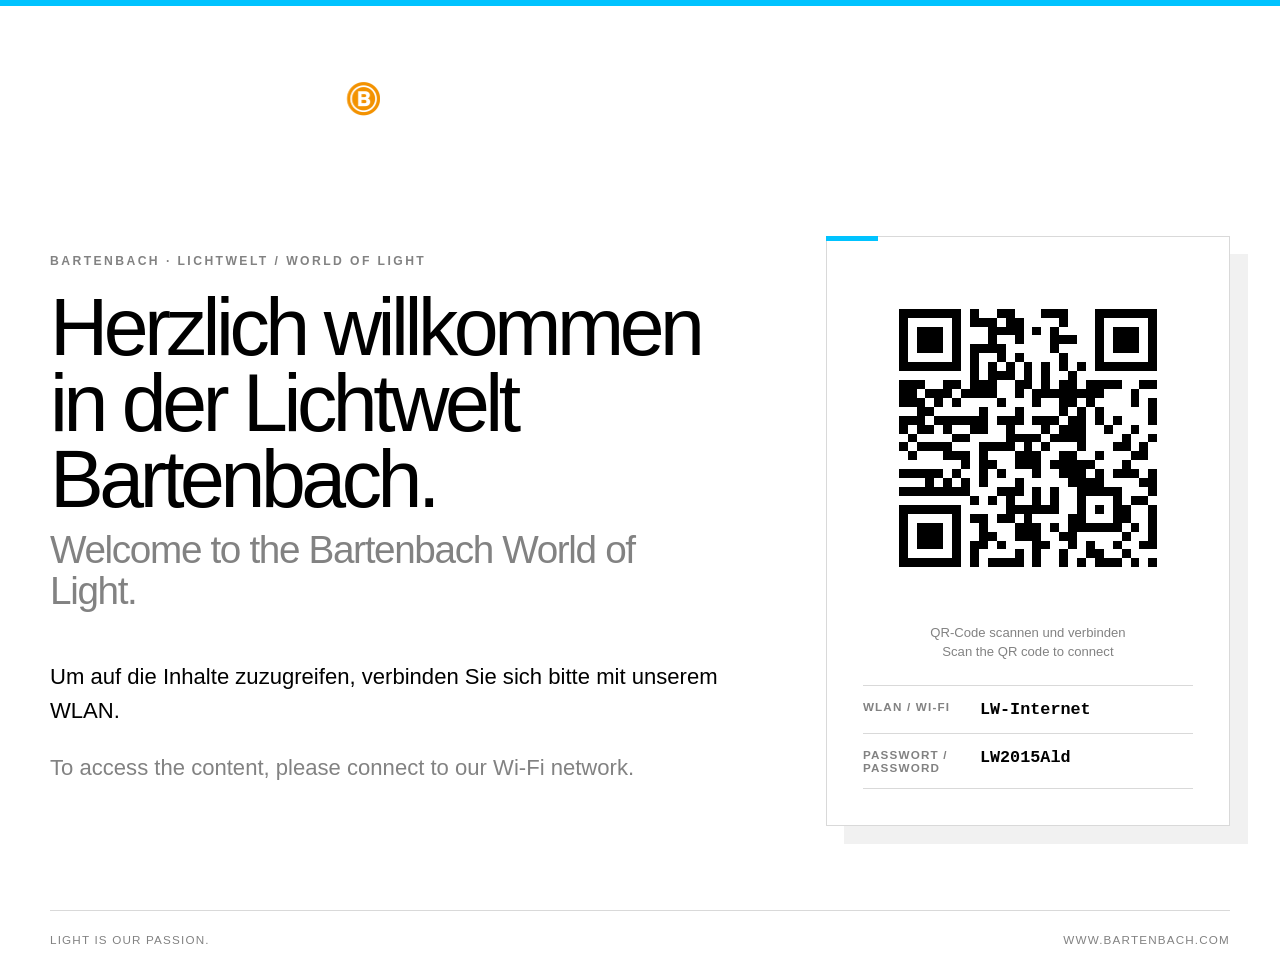
==== static/index.example.html @ f01e850c "Add WiFi QR code image for easy internet access" ====
<!doctype html>
<html lang="de">
<head>
  <meta charset="utf-8">
  <meta name="viewport" content="width=device-width, initial-scale=1">
  <meta name="robots" content="noindex, nofollow">
  <title>Willkommen · Bartenbach Lichtwelt</title>
  <style>
    :root { color-scheme: light; --ink:#000; --paper:#fff; --accent:#00c3ff; --muted:#828282; --line:#d9d9d9; }
    * { box-sizing: border-box; }
    html, body { min-height: 100%; }
    body { margin: 0; color: var(--ink); background: var(--paper); font-family: Arial, Helvetica, sans-serif; }
    body::before { content:""; position:fixed; inset:0 0 auto; height:6px; background:var(--accent); }
    .page { width:min(1180px, calc(100% - 40px)); min-height:100vh; margin:auto; padding:clamp(34px,7vw,82px) 0 30px; display:grid; grid-template-rows:auto 1fr auto; gap:clamp(42px,7vw,84px); }
    .logo { width:min(330px, 72vw); height:auto; display:block; }
    .content { display:grid; grid-template-columns:minmax(0,1.25fr) minmax(290px,.75fr); align-items:center; gap:clamp(42px,8vw,110px); }
    .eyebrow { margin:0 0 22px; color:var(--muted); font-size:.76rem; font-weight:700; letter-spacing:.2em; text-transform:uppercase; }
    h1 { max-width:790px; margin:0; font-size:clamp(2.5rem,6.3vw,6.4rem); font-weight:400; letter-spacing:-.055em; line-height:.94; }
    h1 span { display:block; margin-top:.28em; color:var(--muted); font-size:.48em; letter-spacing:-.035em; line-height:1.08; }
    .intro { max-width:720px; margin:clamp(28px,4vw,48px) 0 0; font-size:clamp(1.08rem,1.8vw,1.38rem); line-height:1.55; }
    .intro .en { color:var(--muted); }
    .wifi-card { position:relative; padding:clamp(22px,3vw,36px); border:1px solid var(--line); background:#fff; box-shadow:18px 18px 0 #f1f1f1; }
    .wifi-card::before { content:""; position:absolute; width:52px; height:5px; top:-1px; left:-1px; background:var(--accent); }
    .qr { width:100%; height:auto; display:block; image-rendering:pixelated; }
    .scan { margin:20px 0 24px; text-align:center; font-size:.82rem; line-height:1.45; color:var(--muted); }
    dl { margin:0; border-top:1px solid var(--line); }
    .row { display:grid; grid-template-columns:105px 1fr; gap:12px; padding:14px 0; border-bottom:1px solid var(--line); }
    dt { color:var(--muted); font-size:.73rem; font-weight:700; letter-spacing:.1em; text-transform:uppercase; }
    dd { margin:0; font-family:"Courier New", monospace; font-size:1.05rem; font-weight:700; overflow-wrap:anywhere; }
    footer { display:flex; justify-content:space-between; gap:20px; padding-top:22px; border-top:1px solid var(--line); color:var(--muted); font-size:.73rem; letter-spacing:.1em; text-transform:uppercase; }
    @media (max-width:780px) { .content { grid-template-columns:1fr; } .wifi-card { width:min(390px,100%); box-shadow:10px 10px 0 #f1f1f1; } h1 { font-size:clamp(2.55rem,13vw,4.7rem); } footer { flex-direction:column; } }
    @media print { body::before { display:none; } .page { min-height:auto; } .wifi-card { box-shadow:none; } }
  </style>
</head>
<body>
  <main class="page">
    <header><img class="logo" src="[data-uri]" alt="Bartenbach"></header>
    <section class="content">
      <div>
        <p class="eyebrow">Bartenbach · Lichtwelt / World of Light</p>
        <h1>Herzlich willkommen in der Lichtwelt Bartenbach.<span lang="en">Welcome to the Bartenbach World of Light.</span></h1>
        <div class="intro">
          <p>Um auf die Inhalte zuzugreifen, verbinden Sie sich bitte mit unserem WLAN.</p>
          <p class="en" lang="en">To access the content, please connect to our Wi-Fi network.</p>
        </div>
      </div>
      <aside class="wifi-card" aria-label="WLAN-Zugang / Wi-Fi access">
        <img class="qr" src="[data-uri]" alt="QR-Code zur Verbindung mit dem WLAN LW-Internet">
        <p class="scan">QR-Code scannen und verbinden<br><span lang="en">Scan the QR code to connect</span></p>
        <dl>
          <div class="row"><dt>WLAN / Wi-Fi</dt><dd>LW-Internet</dd></div>
          <div class="row"><dt>Passwort / Password</dt><dd>LW2015Ald</dd></div>
        </dl>
      </aside>
    </section>
    <footer><span>Light is our passion.</span><span>www.bartenbach.com</span></footer>
  </main>
</body>
</html>
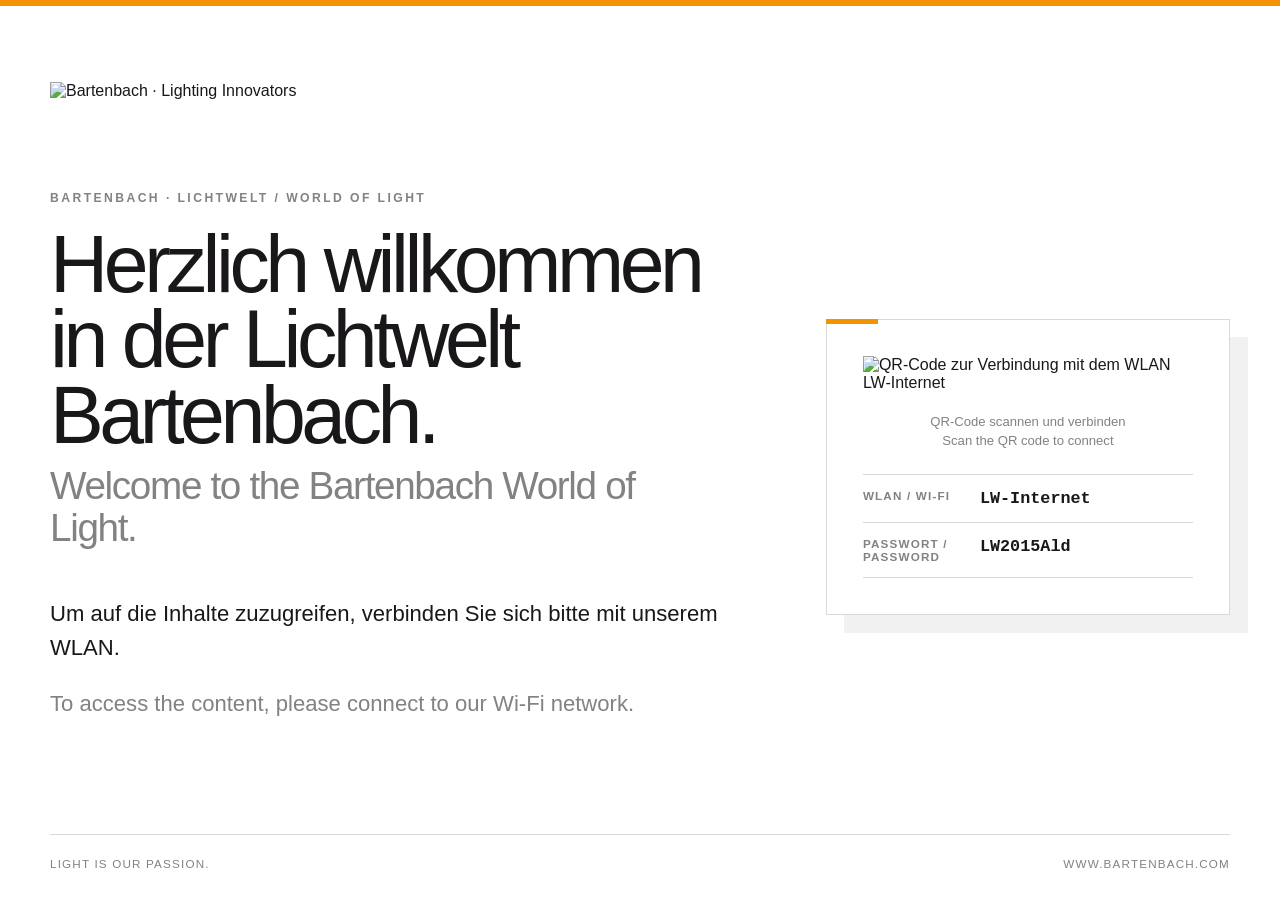
==== commit c9213563: "Refactor code structure for improved readability and maintainability" ====
--- a/static/index.example.html
+++ b/static/index.example.html
@@ -6,7 +6,7 @@
   <meta name="robots" content="noindex, nofollow">
   <title>Willkommen · Bartenbach Lichtwelt</title>
   <style>
-    :root { color-scheme: light; --ink:#000; --paper:#fff; --accent:#00c3ff; --muted:#828282; --line:#d9d9d9; }
+    :root { color-scheme: light; --ink:#1a171b; --paper:#fff; --accent:#f29400; --muted:#828282; --line:#d9d9d9; }
     * { box-sizing: border-box; }
     html, body { min-height: 100%; }
     body { margin: 0; color: var(--ink); background: var(--paper); font-family: Arial, Helvetica, sans-serif; }
@@ -34,7 +34,7 @@
 </head>
 <body>
   <main class="page">
-    <header><img class="logo" src="[data-uri]" alt="Bartenbach"></header>
+    <header><img class="logo" src="/site-assets/bartenbach-logo.png" alt="Bartenbach · Lighting Innovators"></header>
     <section class="content">
       <div>
         <p class="eyebrow">Bartenbach · Lichtwelt / World of Light</p>
@@ -45,7 +45,7 @@
         </div>
       </div>
       <aside class="wifi-card" aria-label="WLAN-Zugang / Wi-Fi access">
-        <img class="qr" src="[data-uri]" alt="QR-Code zur Verbindung mit dem WLAN LW-Internet">
+        <img class="qr" src="/site-assets/wifi-lw-internet-qr.png" alt="QR-Code zur Verbindung mit dem WLAN LW-Internet">
         <p class="scan">QR-Code scannen und verbinden<br><span lang="en">Scan the QR code to connect</span></p>
         <dl>
           <div class="row"><dt>WLAN / Wi-Fi</dt><dd>LW-Internet</dd></div>
@@ -56,4 +56,4 @@
     <footer><span>Light is our passion.</span><span>www.bartenbach.com</span></footer>
   </main>
 </body>
-</html>+</html>
